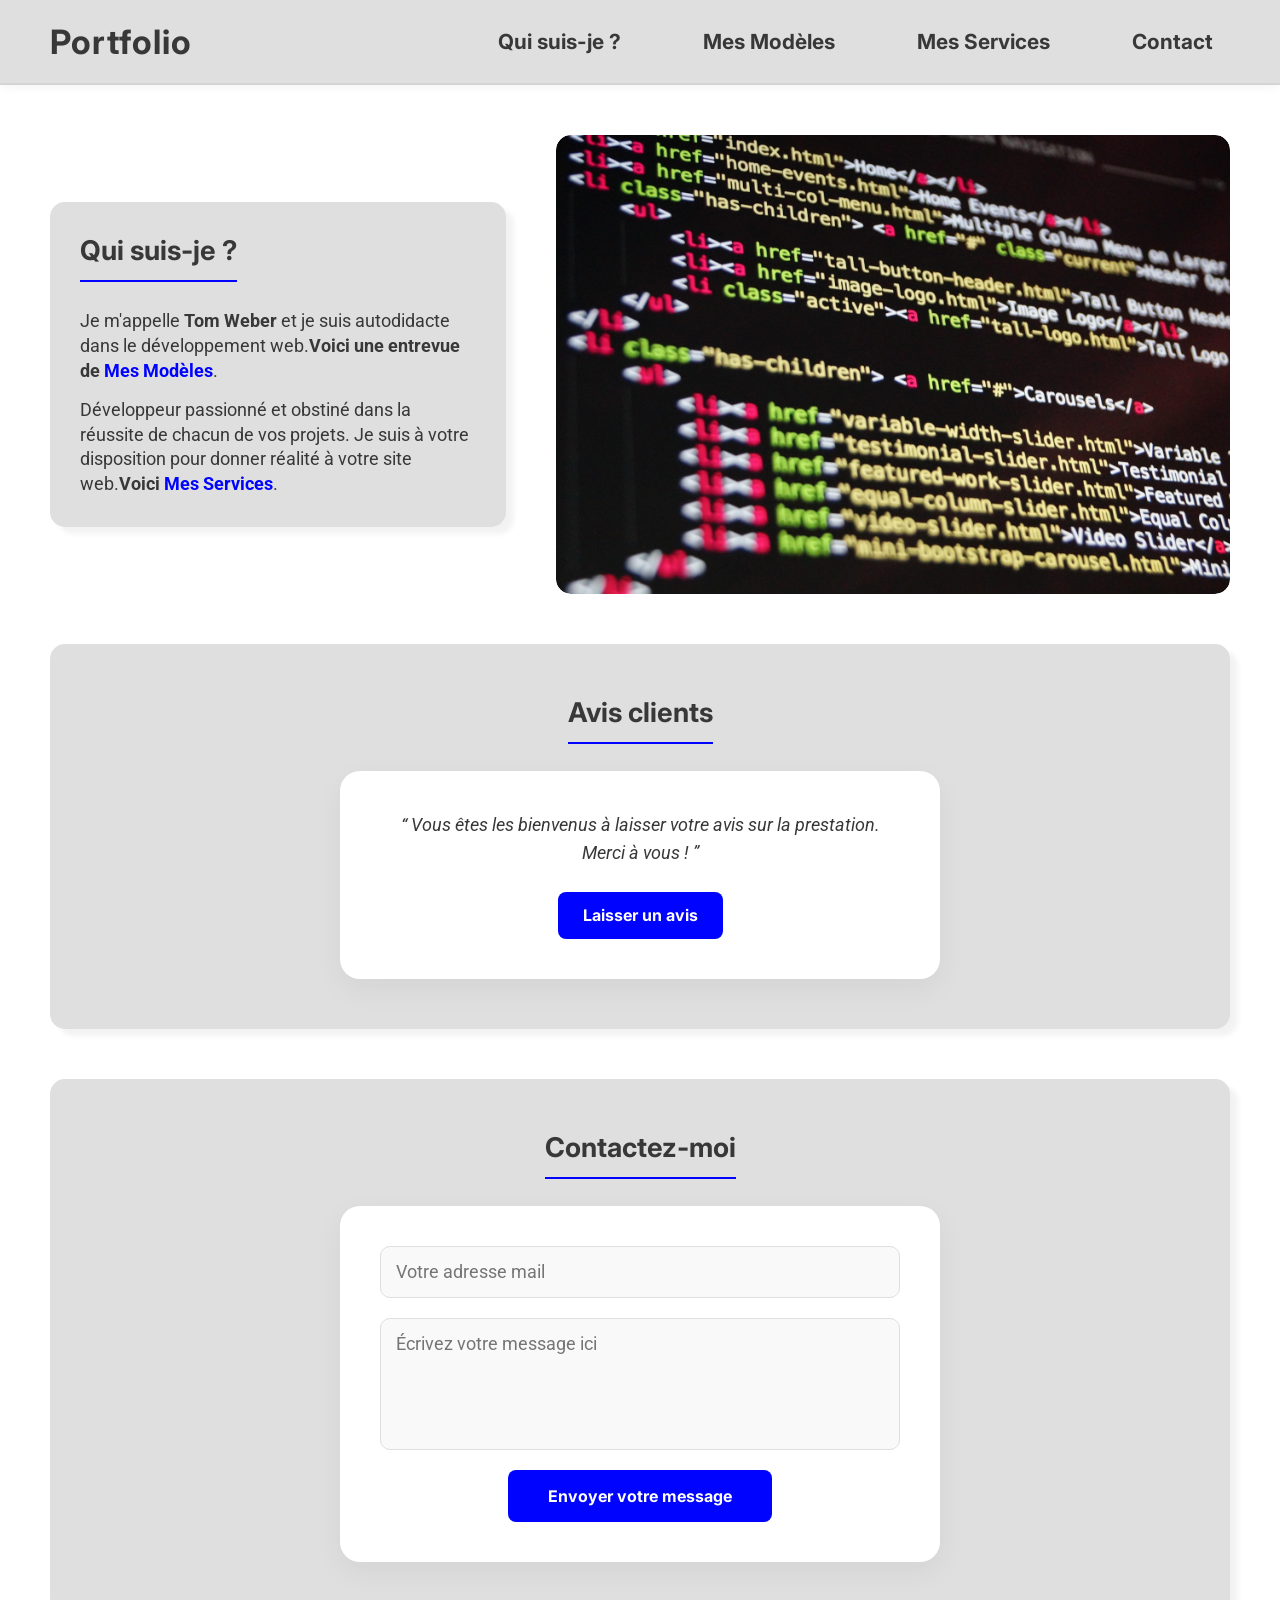
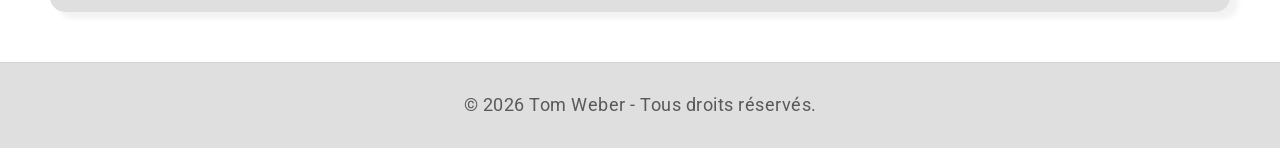
==== index.html @ a7b7eff1 "V1" ====
<!doctype html>
<html lang="fr">
  <head>
    <meta charset="UTF-8" />
    <meta name="viewport" content="width=device-width, initial-scale=1.0" />
    <title>Portfolio | Tom Weber</title>
    <link rel="stylesheet" href="style.css" />
  </head>
  <body>
    <!-- *********************BARRE-DE-NAVIGATION********************* -->
    <nav>
      <h1>Portfolio</h1>
      <ul>
        <li><a href="index.html">Qui suis-je ?</a></li>
        <li><a href="modèles.html">Mes Modèles</a></li>
        <li><a href="services.html">Mes Services</a></li>
        <li><a href="contact.html">Contact</a></li>
      </ul>
    </nav>
    <!-- *********************CONTENU-PRINCIPALE********************* -->
    <main class="hero-section">
      <section class="header-left">
        <h2>Qui suis-je ?</h2>
        <p class="jump-line">
          Je m'appelle <strong>Tom Weber</strong> et je suis autodidacte dans le
          développement web.<strong>Voici une entrevue de</strong>
          <button>Mes Modèles</button>.
        </p>
        <p>
          Développeur passionné et obstiné dans la réussite de chacun de vos
          projets. Je suis à votre disposition pour donner réalité à votre site
          web.<strong>Voici</strong> <button>Mes Services</button>.
        </p>
      </section>
      <div class="header-right">
        <div class="slider-container">
          <div class="slider-track">
            <img src="./img/project.jpg" alt="Projet 1" />
            <img src="./img/helium.png" alt="Projet 2" />
          </div>
        </div>
      </div>
    </main>
    <!-- *********************AVIS-CLIENTS********************* -->
    <footer>
      <section class="reviews">
        <h2>Avis clients</h2>
        <div class="reviews-placeholder">
          <p>
            “ Vous êtes les bienvenus à laisser votre avis sur la prestation.
            Merci à vous ! ”
          </p>
          <a href="#avis" class="btn-review">Laisser un avis</a>
        </div>
      </section>
      <!-- *********************FORMULAIRE-DE-CONTACT********************* -->
      <section id="contact" class="contact-form">
        <h2>Contactez-moi</h2>
        <form>
          <input
            type="email"
            id="email"
            name="email"
            placeholder="Votre adresse mail"
            required
          />
          <textarea
            id="message"
            name="message"
            placeholder="Écrivez votre message ici"
            rows="5"
          ></textarea>
          <a href="#contact" class="btn-contact">Envoyer votre message</a>
        </form>
      </section>
      <!-- *********************CONDITIONS-GENERALES********************* -->
      <div class="footer-bottom">
        <p>&copy; 2026 Tom Weber - Tous droits réservés.</p>
      </div>
    </footer>
  </body>
</html>
---- style.css ----
@import url("https://fonts.googleapis.com/css2?family=Inter:wght@400;700;800&family=Roboto:wght@400;500&display=swap");

:root {
  --light-grey: rgb(212, 212, 212);
  --opaque-white: #dfdfdf;
  --dark-gray: rgb(56, 56, 56);
  --electric-blue: rgb(0, 4, 255);
}
* {
  margin: 0;
  padding: 0;
  list-style-type: none;
  box-sizing: border-box;
}
body {
  font-family: "Inter", system-ui, Arial, sans-serif;
  color: var(--dark-gray);
  line-height: 1.4;
}
h2 {
  font-size: 1.7rem;
}
p {
  font-family: "Roboto", Arial, sans-serif;
  font-size: 1.1rem;
}
input,
textarea,
button,
select {
  font-family: "Roboto", Arial, sans-serif;
  font-size: 1.1rem;
}

/* *********************BARRE-DE-NAVIGATION********************* */
nav {
  border-bottom: 2px solid var(--light-grey);
  box-shadow: 0 2px 10px rgba(0, 0, 0, 0.05);
  background: var(--opaque-white);
  display: flex;
  align-items: center;
  justify-content: space-between;
  padding: 18px 50px;
  position: sticky;
  top: 0;
  z-index: 1000;
}

nav h1 {
  font-size: 2.1rem;
  color: var(--dark-gray);
  letter-spacing: 1px;
}

ul {
  display: flex;
  align-items: center;
  gap: 3rem;
}

li a {
  text-decoration: none;
  font-weight: bold;
  color: var(--dark-gray);
  padding: 8px 15px;
  font-size: 1.3rem;
  border-radius: 15px;
  border: 2px solid transparent;
  transition: all 0.3s ease;
}

li a:hover,
li a:focus-visible {
  color: var(--electric-blue);
  background: rgba(0, 4, 255, 0.05);
  border-color: var(--electric-blue);
  outline: none;
}

/*<!-- *********************CONTENU-PRINCIPALE********************* --> */
.hero-section {
  display: flex;
  align-items: center;
  gap: 50px;
  padding: 50px;
}

.header-left {
  flex: 1;
  background: var(--opaque-white);
  padding: 30px;
  border-radius: 15px;
  box-shadow: 8px 7px 5px rgba(0, 0, 0, 0.05);
}
.header-left h2 {
  color: var(--dark-gray);
  border-bottom: 2px solid var(--electric-blue);
  padding-bottom: 10px;
  margin-bottom: 27px;
  display: inline-block;
}

.jump-line {
  padding-bottom: 15px;
}

.header-left p a,
.header-left p button {
  background: none;
  border: none;
  border-bottom: 2px solid transparent;
  transition: 0.3s;
  color: var(--electric-blue);
  font-weight: bold;
  cursor: pointer;
  padding: 0;
}

.header-left p button:hover {
  border-bottom: 2px solid var(--electric-blue);
}

.header-right {
  flex: 1.7;
}

.slider-container {
  width: 100%;
  overflow: hidden;
  border-radius: 15px;
}

.slider-track {
  display: flex;
  animation: scroll 10s linear infinite;
}

.slider-track img {
  width: 100%;
  border-radius: 15px;
  object-fit: cover;
  flex-shrink: 0;
}

@keyframes scroll {
  0% {
    transform: translateX(0);
  }
  70% {
    transform: translateX(-100%);
  }
}

.slider-track:hover {
  animation-play-state: paused;
}

/* <!-- *********************AVIS-CLIENTS********************* --> */
.reviews {
  padding: 50px 50px;
  margin: 50px;
  margin-top: 0px;
  background: var(--opaque-white);
  text-align: center;
  border-radius: 15px;
  box-shadow: 8px 7px 5px rgba(0, 0, 0, 0.05);
}

.reviews h2 {
  color: var(--dark-gray);
  border-bottom: 2px solid var(--electric-blue);
  padding-bottom: 10px;
  margin-bottom: 27px;
  display: inline-block;
}

.reviews-placeholder {
  max-width: 600px;
  margin: 0 auto;
  background: white;
  padding: 40px;
  border-radius: 20px;
  box-shadow: 0 10px 30px rgba(0, 0, 0, 0.05);
}

.reviews-placeholder p {
  font-style: italic;
  color: var(--dark-gray);
  line-height: 1.6;
  margin-bottom: 25px;
}

.btn-review {
  display: inline-block;
  text-decoration: none;
  background: var(--electric-blue);
  color: white;
  padding: 12px 25px;
  border-radius: 8px;
  font-weight: bold;
  transition: 0.3s;
}

.btn-review:hover {
  transform: translateY(-3px);
  box-shadow: 0 5px 15px rgba(0, 4, 255, 0.3);
}

/* <!-- *********************FORMULAIRE-DE-CONTACT********************* --> */
.contact-form {
  padding: 50px 50px;
  margin: 50px;
  background: var(--opaque-white);
  text-align: center;
  border-radius: 15px;
  box-shadow: 8px 7px 5px rgba(0, 0, 0, 0.05);
}

.contact-form h2 {
  color: var(--dark-gray);
  border-bottom: 2px solid var(--electric-blue);
  padding-bottom: 10px;
  margin-bottom: 27px;
  display: inline-block;
}

.contact-form form {
  max-width: 600px;
  margin: 0 auto;
  background: white;
  padding: 40px;
  border-radius: 20px;
  box-shadow: 0 10px 30px rgba(0, 0, 0, 0.05);
  display: flex;
  flex-direction: column;
  gap: 20px;
}

.contact-form input,
.contact-form textarea {
  width: 100%;
  padding: 15px;
  border: 1px solid var(--opaque-white);
  border-radius: 10px;
  background: #f9f9f9;
  transition: 0.3s;
  resize: none;
  transition: all 0.3s ease-in-out;
  transform: scale(1);
}

.contact-form input:focus,
.contact-form textarea:focus {
  outline: none;
  border-color: var(--electric-blue);
  background: white;
  box-shadow: 0 0 8px rgba(0, 4, 255, 0.1);
}

.btn-contact {
  text-decoration: none;
  align-self: center;
  background: var(--electric-blue);
  color: white;
  padding: 15px 40px;
  border: none;
  border-radius: 8px;
  font-weight: bold;
  cursor: pointer;
  transition: 0.3s;
}

.btn-contact:hover {
  transform: translateY(-3px);
  box-shadow: 0 5px 15px rgba(0, 4, 255, 0.3);
  filter: brightness(1.1);
}

.btn-contact:active {
  transform: translateY(0);
  filter: brightness(0.9);
}

/* <!-- *********************CONDITIONS-GENERALES********************* --> */
.footer-bottom {
  padding: 30px 50px;
  background: var(--opaque-white);
  text-align: center;
  border-top: 1px solid var(--light-grey);
}

.footer-bottom p {
  color: var(--dark-gray);
  letter-spacing: 0.5px;
  opacity: 0.8;
}

/* <!-- *********************RESPONSIVE-DESIGN-PHONE********************* --> */
@media screen and (max-width: 592px) {
  .reviews,
  .contact-form {
    margin: 20px 30px;
    padding: 20px;
  }

  /* --- NAVIGATION --- */
  nav {
    display: block;
    text-align: center;
    padding: 15px;
  }
  ul {
    display: block;
    margin-top: 10px;
  }
  li {
    display: inline-block;
    margin: 5px;
  }
  li a {
    display: inline-block;
    font-size: 1rem;
    padding: 8px 12px;
  }

  /* --- HERO SECTION --- */
  .hero-section {
    margin: 20px 10px;
    margin-bottom: 0px;
    padding: 20px;
    padding-bottom: 0px;
    display: block;
  }

  .header-left,
  .header-right {
    display: block;
    width: 100%;
    margin-bottom: 20px;
  }

  .header-left h2 {
    display: block;
    margin-left: auto;
    margin-right: auto;
    width: fit-content;
  }

  .header-left p {
    text-align: left;
  }

  /* --- CARTES (AVIS & CONTACT) --- */
  .reviews-placeholder {
    display: inline-block;
    width: 100%;
    max-width: none;
  }
  .contact-form form {
    display: flex;
    width: 100%;
    max-width: none;
  }

  /* --- AJUSTEMENT TEXTES --- */
  nav h1 {
    font-size: 1.6rem;
  }
  h2 {
    font-size: 1.3rem;
    text-align: center;
  }
  p,
  input,
  textarea,
  button {
    font-size: 1rem;
  }
}
/* <!-- *********************RESPONSIVE-DESIGN-TABLET********************* --> */
@media screen and (min-width: 593px) and (max-width: 937px) {
  .reviews,
  .contact-form {
    margin: 20px 30px;
    padding: 20px;
  }

  /* --- NAVIGATION --- */
  nav {
    display: block;
    text-align: center;
    padding: 15px;
  }
  ul {
    display: block;
    margin-top: 10px;
  }
  li {
    display: inline-block;
    margin: 5px;
  }
  li a {
    display: inline-block;
    font-size: 1.2rem;
    padding: 8px 12px;
  }

  /* --- HERO SECTION --- */
  .hero-section {
    margin: 20px 10px;
    margin-bottom: 0px;
    padding: 20px;
    padding-bottom: 0px;
    display: block;
  }

  .header-left,
  .header-right {
    display: block;
    width: 100%;
    margin-bottom: 20px;
  }

  .header-left h2 {
    display: block;
    margin-left: auto;
    margin-right: auto;
    width: fit-content;
  }

  .header-left p {
    text-align: left;
  }

  /* --- CARTES (AVIS & CONTACT) --- */
  .reviews-placeholder {
    display: inline-block;
    width: 100%;
    max-width: none;
  }
  .contact-form form {
    display: flex;
    width: 100%;
    max-width: none;
  }

  /* --- AJUSTEMENT TEXTES --- */
  nav h1 {
    font-size: 1.9rem;
  }
  h2 {
    font-size: 1.4rem;
    text-align: center;
  }
  p,
  input,
  textarea,
  button {
    font-size: 1rem;
  }
}
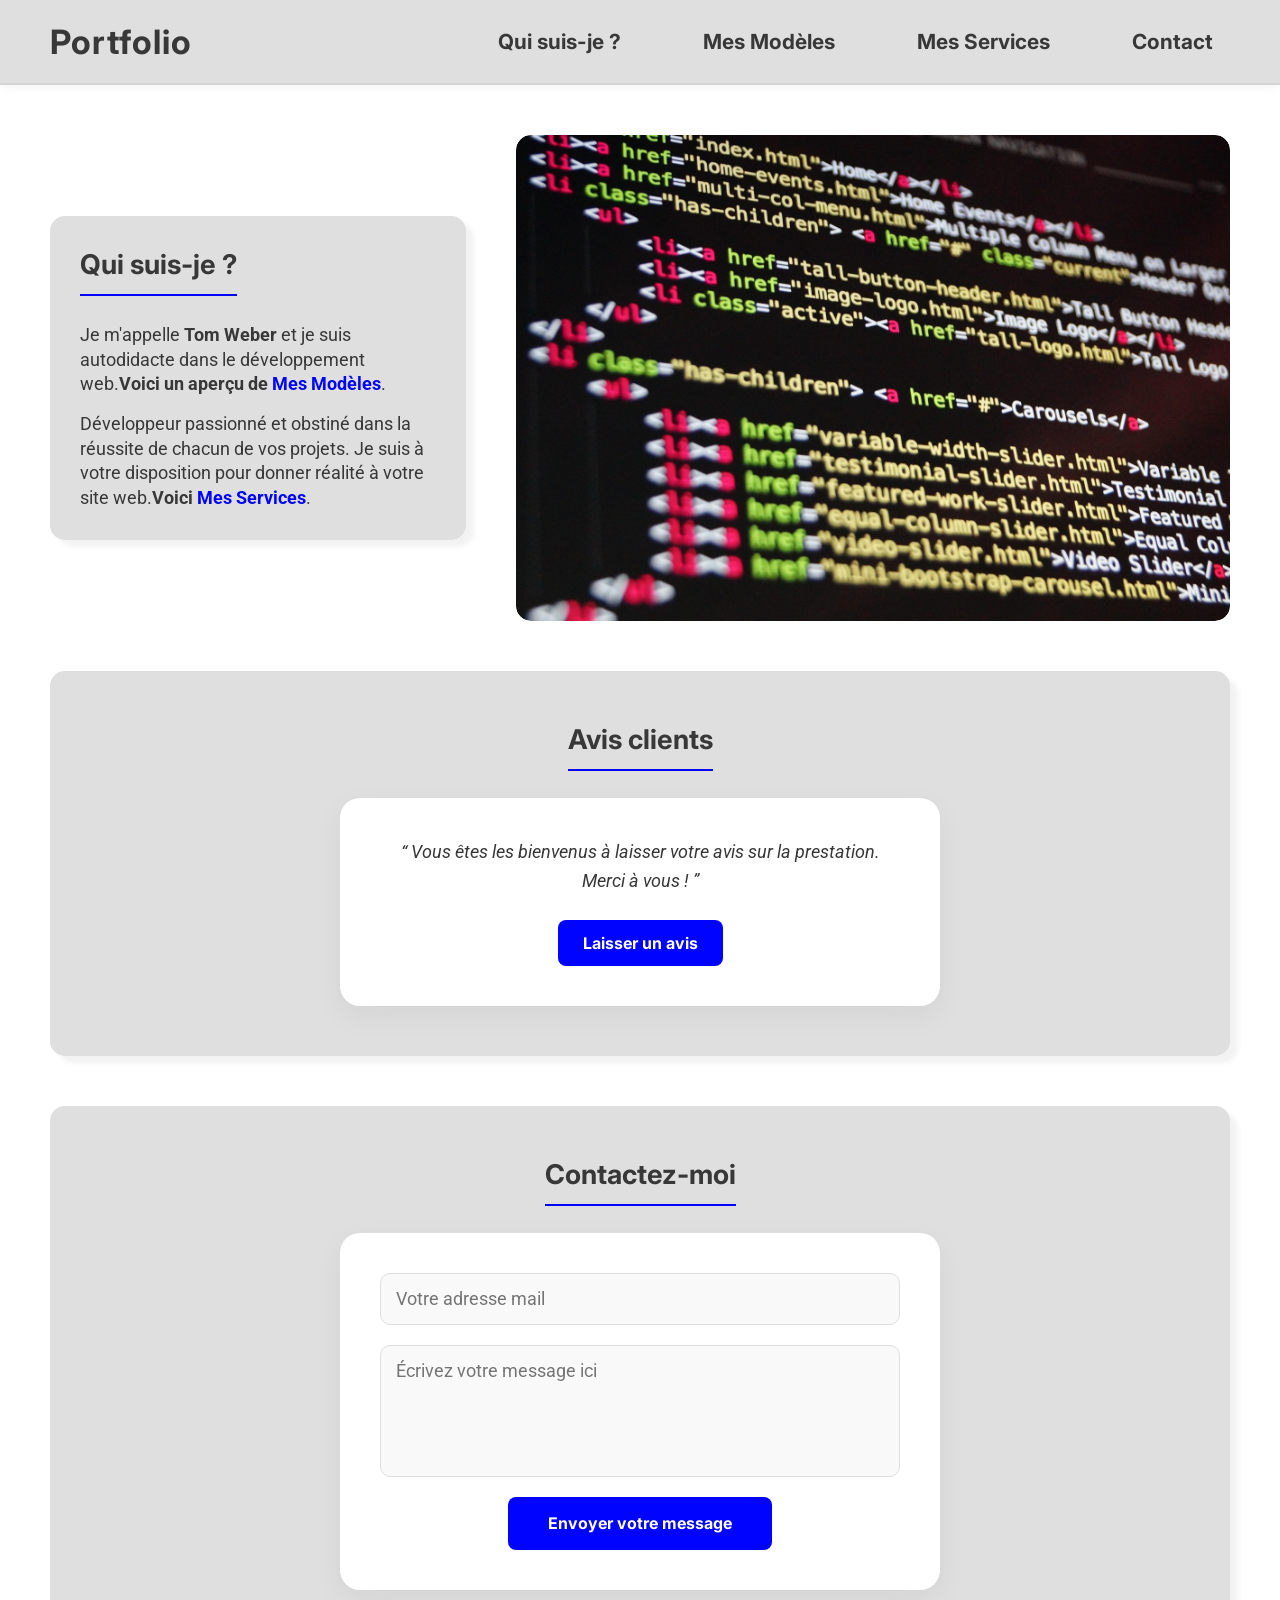
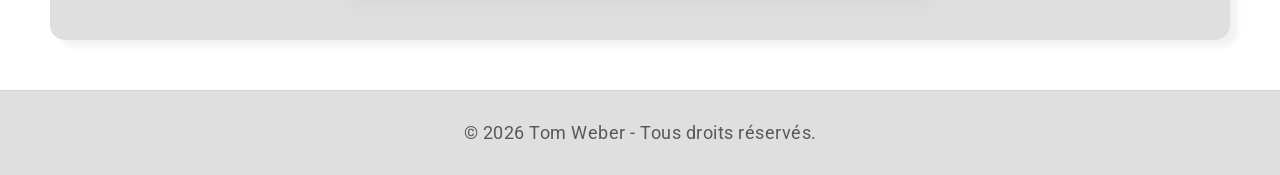
==== commit 010eb62a: "V2" ====
--- a/index.html
+++ b/index.html
@@ -23,7 +23,7 @@
         <h2>Qui suis-je ?</h2>
         <p class="jump-line">
           Je m'appelle <strong>Tom Weber</strong> et je suis autodidacte dans le
-          développement web.<strong>Voici une entrevue de</strong>
+          développement web.<strong>Voici un aperçu de</strong>
           <button>Mes Modèles</button>.
         </p>
         <p>
--- a/style.css
+++ b/style.css
@@ -86,7 +86,7 @@
 }
 
 .header-left {
-  flex: 1;
+  width: 40%;
   background: var(--opaque-white);
   padding: 30px;
   border-radius: 15px;
@@ -121,7 +121,7 @@
 }
 
 .header-right {
-  flex: 1.7;
+  width: 70%;
 }
 
 .slider-container {
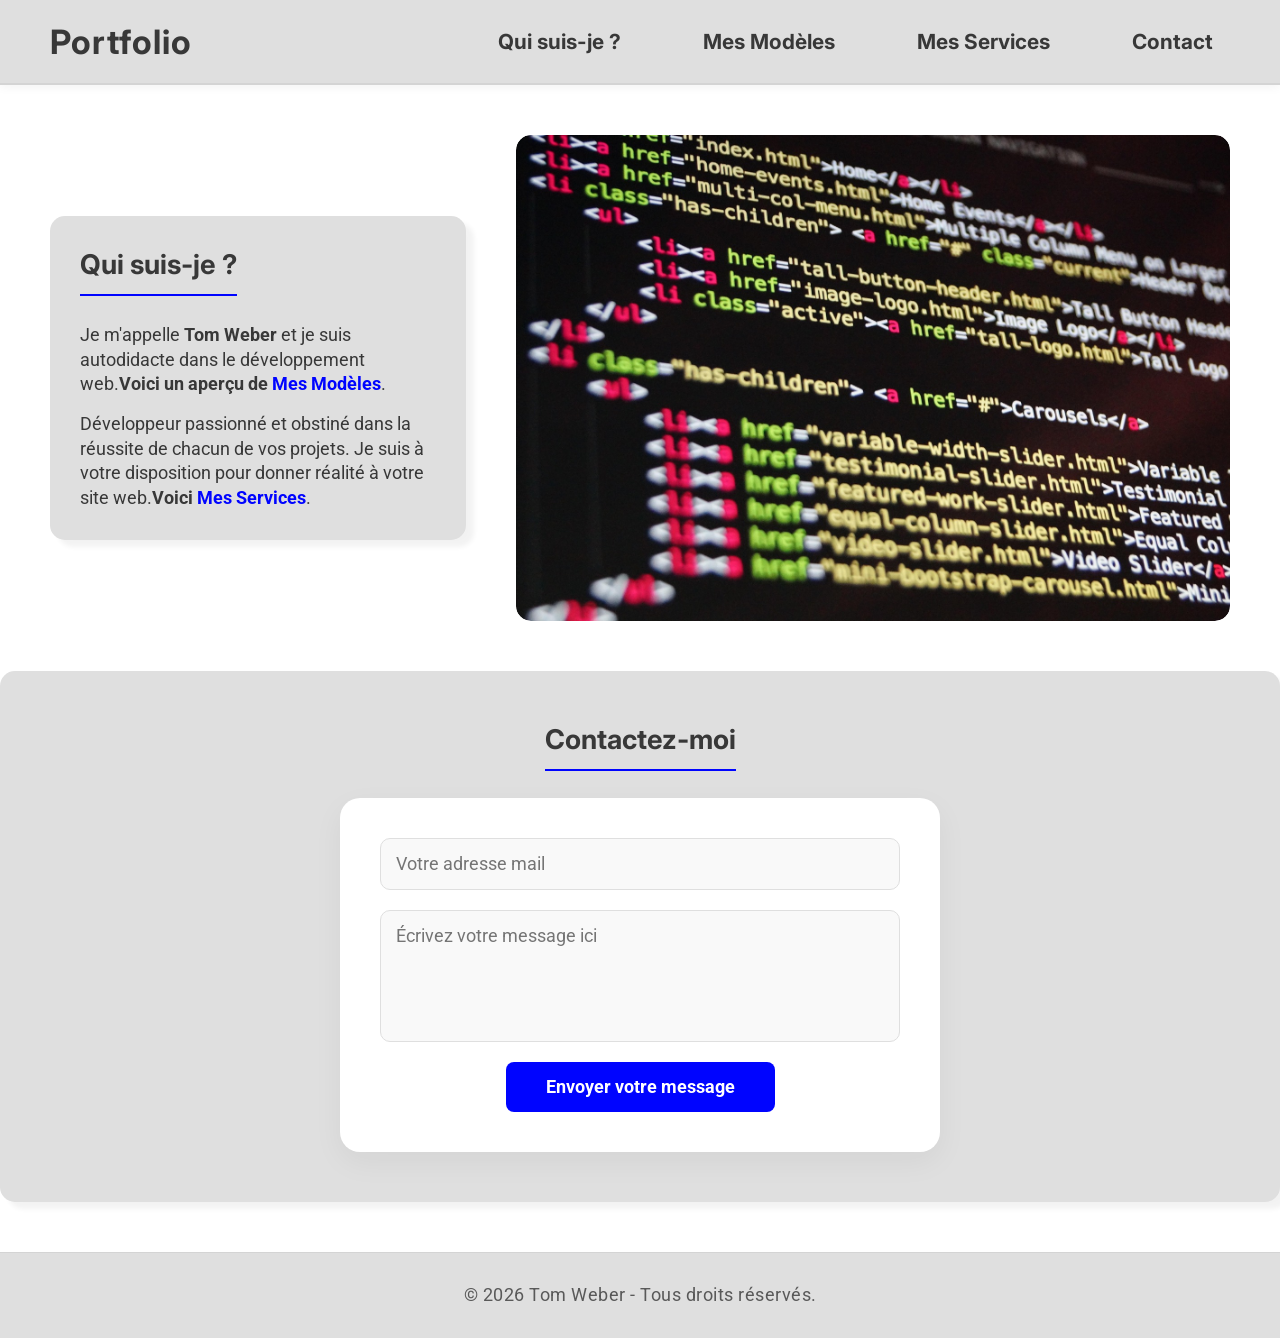
==== commit 2fcf3a08: "V3" ====
--- a/index.html
+++ b/index.html
@@ -4,7 +4,8 @@
     <meta charset="UTF-8" />
     <meta name="viewport" content="width=device-width, initial-scale=1.0" />
     <title>Portfolio | Tom Weber</title>
-    <link rel="stylesheet" href="style.css" />
+    <link rel="stylesheet" href="bases.css" />
+    <link rel="stylesheet" href="index.css" />
   </head>
   <body>
     <!-- *********************BARRE-DE-NAVIGATION********************* -->
@@ -42,7 +43,7 @@
       </div>
     </main>
     <!-- *********************AVIS-CLIENTS********************* -->
-    <footer>
+    <!-- <footer>
       <section class="reviews">
         <h2>Avis clients</h2>
         <div class="reviews-placeholder">
@@ -50,13 +51,16 @@
             “ Vous êtes les bienvenus à laisser votre avis sur la prestation.
             Merci à vous ! ”
           </p>
-          <a href="#avis" class="btn-review">Laisser un avis</a>
+          <button class="btn-review">Laisser un avis</button>
         </div>
-      </section>
+      </section> -->
       <!-- *********************FORMULAIRE-DE-CONTACT********************* -->
       <section id="contact" class="contact-form">
         <h2>Contactez-moi</h2>
-        <form>
+        <form
+          action="https://formspree.io/f/xreoeryg"
+          method="POST"
+          >
           <input
             type="email"
             id="email"
@@ -70,7 +74,7 @@
             placeholder="Écrivez votre message ici"
             rows="5"
           ></textarea>
-          <a href="#contact" class="btn-contact">Envoyer votre message</a>
+          <button class="btn-contact">Envoyer votre message</button>
         </form>
       </section>
       <!-- *********************CONDITIONS-GENERALES********************* -->
--- a/bases.css
+++ b/bases.css
@@ -0,0 +1,92 @@
+@import url("https://fonts.googleapis.com/css2?family=Inter:wght@400;700;800&family=Roboto:wght@400;500&display=swap");
+
+:root {
+  --light-grey: rgb(212, 212, 212);
+  --opaque-white: #dfdfdf;
+  --dark-gray: rgb(56, 56, 56);
+  --electric-blue: rgb(0, 4, 255);
+}
+* {
+  margin: 0;
+  padding: 0;
+  list-style-type: none;
+  box-sizing: border-box;
+}
+body {
+  font-family: "Inter", system-ui, Arial, sans-serif;
+  color: var(--dark-gray);
+  line-height: 1.4;
+}
+h2 {
+  font-size: 1.7rem;
+}
+p {
+  font-family: "Roboto", Arial, sans-serif;
+  font-size: 1.1rem;
+}
+input,
+textarea,
+button,
+select {
+  font-family: "Roboto", Arial, sans-serif;
+  font-size: 1.1rem;
+}
+
+/* *********************BARRE-DE-NAVIGATION********************* */
+nav {
+  border-bottom: 2px solid var(--light-grey);
+  box-shadow: 0 2px 10px rgba(0, 0, 0, 0.05);
+  background: var(--opaque-white);
+  display: flex;
+  align-items: center;
+  justify-content: space-between;
+  padding: 18px 50px;
+  position: sticky;
+  top: 0;
+  z-index: 1000;
+}
+
+nav h1 {
+  font-size: 2.1rem;
+  color: var(--dark-gray);
+  letter-spacing: 1px;
+}
+
+ul {
+  display: flex;
+  align-items: center;
+  gap: 3rem;
+}
+
+li a {
+  text-decoration: none;
+  font-weight: bold;
+  color: var(--dark-gray);
+  padding: 8px 15px;
+  font-size: 1.3rem;
+  border-radius: 15px;
+  border: 2px solid transparent;
+  transition: all 0.3s ease;
+}
+
+li a:hover,
+li a:focus-visible {
+  color: var(--electric-blue);
+  background: rgba(0, 4, 255, 0.05);
+  border-color: var(--electric-blue);
+  outline: none;
+}
+
+/* <!-- *********************CONDITIONS-GENERALES********************* --> */
+.footer-bottom {
+  padding: 30px 50px;
+  background: var(--opaque-white);
+  text-align: center;
+  border-top: 1px solid var(--light-grey);
+}
+
+.footer-bottom p {
+  color: var(--dark-gray);
+  letter-spacing: 0.5px;
+  opacity: 0.8;
+}
--- a/index.css
+++ b/index.css
@@ -0,0 +1,421 @@
+/* *********************BARRE-DE-NAVIGATION********************* */
+nav {
+  border-bottom: 2px solid var(--light-grey);
+  box-shadow: 0 2px 10px rgba(0, 0, 0, 0.05);
+  background: var(--opaque-white);
+  display: flex;
+  align-items: center;
+  justify-content: space-between;
+  padding: 18px 50px;
+  position: sticky;
+  top: 0;
+  z-index: 1000;
+}
+
+nav h1 {
+  font-size: 2.1rem;
+  color: var(--dark-gray);
+  letter-spacing: 1px;
+}
+
+ul {
+  display: flex;
+  align-items: center;
+  gap: 3rem;
+}
+
+li a {
+  text-decoration: none;
+  font-weight: bold;
+  color: var(--dark-gray);
+  padding: 8px 15px;
+  font-size: 1.3rem;
+  border-radius: 15px;
+  border: 2px solid transparent;
+  transition: all 0.3s ease;
+}
+
+li a:hover,
+li a:focus-visible {
+  color: var(--electric-blue);
+  background: rgba(0, 4, 255, 0.05);
+  border-color: var(--electric-blue);
+  outline: none;
+}
+
+/*<!-- *********************CONTENU-PRINCIPALE********************* --> */
+.hero-section {
+  display: flex;
+  align-items: center;
+  gap: 50px;
+  padding: 50px;
+}
+
+.header-left {
+  width: 40%;
+  background: var(--opaque-white);
+  padding: 30px;
+  border-radius: 15px;
+  box-shadow: 8px 7px 5px rgba(0, 0, 0, 0.05);
+}
+.header-left h2 {
+  color: var(--dark-gray);
+  border-bottom: 2px solid var(--electric-blue);
+  padding-bottom: 10px;
+  margin-bottom: 27px;
+  display: inline-block;
+}
+
+.jump-line {
+  padding-bottom: 15px;
+}
+
+.header-left p a,
+.header-left p button {
+  background: none;
+  border: none;
+  border-bottom: 2px solid transparent;
+  transition: 0.3s;
+  color: var(--electric-blue);
+  font-weight: bold;
+  cursor: pointer;
+  padding: 0;
+}
+
+.header-left p button:hover {
+  border-bottom: 2px solid var(--electric-blue);
+}
+
+.header-right {
+  width: 70%;
+}
+
+.slider-container {
+  width: 100%;
+  overflow: hidden;
+  border-radius: 15px;
+}
+
+.slider-track {
+  display: flex;
+  animation: scroll 10s linear infinite;
+}
+
+.slider-track img {
+  width: 100%;
+  border-radius: 15px;
+  object-fit: cover;
+  flex-shrink: 0;
+}
+
+@keyframes scroll {
+  0% {
+    transform: translateX(0);
+  }
+  70% {
+    transform: translateX(-100%);
+  }
+}
+
+.slider-track:hover {
+  animation-play-state: paused;
+}
+
+/* <!-- *********************AVIS-CLIENTS********************* --> */
+/* .reviews {
+  padding: 50px 50px;
+  margin: 50px;
+  margin-top: 0px;
+  background: var(--opaque-white);
+  text-align: center;
+  border-radius: 15px;
+  box-shadow: 8px 7px 5px rgba(0, 0, 0, 0.05);
+}
+
+.reviews h2 {
+  color: var(--dark-gray);
+  border-bottom: 2px solid var(--electric-blue);
+  padding-bottom: 10px;
+  margin-bottom: 27px;
+  display: inline-block;
+}
+
+.reviews-placeholder {
+  max-width: 600px;
+  margin: 0 auto;
+  background: white;
+  padding: 40px;
+  border-radius: 20px;
+  box-shadow: 0 10px 30px rgba(0, 0, 0, 0.05);
+}
+
+.reviews-placeholder p {
+  font-style: italic;
+  color: var(--dark-gray);
+  line-height: 1.6;
+  margin-bottom: 25px;
+}
+
+.btn-review {
+  text-decoration: none;
+  align-self: center;
+  background: var(--electric-blue);
+  color: white;
+  padding: 15px 40px;
+  border: none;
+  border-radius: 8px;
+  font-weight: bold;
+  cursor: pointer;
+  transition: 0.3s;
+}
+
+.btn-review:hover {
+  transform: translateY(-3px);
+  box-shadow: 0 5px 15px rgba(0, 4, 255, 0.3);
+  filter: brightness(1.1);
+}
+
+.btn-review:active {
+  transform: translateY(0);
+  filter: brightness(0.9);
+} */
+
+/* <!-- *********************FORMULAIRE-DE-CONTACT********************* --> */
+.contact-form {
+  margin-bottom: 50px;
+  padding: 50px 50px;
+  background: var(--opaque-white);
+  text-align: center;
+  border-radius: 15px;
+  box-shadow: 8px 7px 5px rgba(0, 0, 0, 0.05);
+}
+
+.contact-form h2 {
+  color: var(--dark-gray);
+  border-bottom: 2px solid var(--electric-blue);
+  padding-bottom: 10px;
+  margin-bottom: 27px;
+  display: inline-block;
+}
+
+.contact-form form {
+  max-width: 600px;
+  margin: 0 auto;
+  background: white;
+  padding: 40px;
+  border-radius: 20px;
+  box-shadow: 0 10px 30px rgba(0, 0, 0, 0.05);
+  display: flex;
+  flex-direction: column;
+  gap: 20px;
+}
+
+.contact-form input,
+.contact-form textarea {
+  width: 100%;
+  padding: 15px;
+  border: 1px solid var(--opaque-white);
+  border-radius: 10px;
+  background: #f9f9f9;
+  transition: 0.3s;
+  resize: none;
+  transition: all 0.3s ease-in-out;
+  transform: scale(1);
+}
+
+.contact-form input:focus,
+.contact-form textarea:focus {
+  outline: none;
+  border-color: var(--electric-blue);
+  background: white;
+  box-shadow: 0 0 8px rgba(0, 4, 255, 0.1);
+}
+
+.btn-contact {
+  text-decoration: none;
+  align-self: center;
+  background: var(--electric-blue);
+  color: white;
+  padding: 15px 40px;
+  border: none;
+  border-radius: 8px;
+  font-weight: bold;
+  cursor: pointer;
+  transition: 0.3s;
+}
+
+.btn-contact:hover {
+  transform: translateY(-3px);
+  box-shadow: 0 5px 15px rgba(0, 4, 255, 0.3);
+  filter: brightness(1.1);
+}
+
+.btn-contact:active {
+  transform: translateY(0);
+  filter: brightness(0.9);
+}
+
+/* <!-- *********************RESPONSIVE-DESIGN-PHONE********************* --> */
+@media screen and (max-width: 592px) {
+  .reviews,
+  .contact-form {
+    margin: 20px 30px;
+    padding: 20px;
+  }
+
+  /* --- NAVIGATION --- */
+  nav {
+    display: block;
+    text-align: center;
+    padding: 15px;
+  }
+  ul {
+    display: block;
+    margin-top: 10px;
+  }
+  li {
+    display: inline-block;
+    margin: 5px;
+  }
+  li a {
+    display: inline-block;
+    font-size: 1rem;
+    padding: 8px 12px;
+  }
+
+  /* --- HERO SECTION --- */
+  .hero-section {
+    margin: 20px 10px;
+    margin-bottom: 0px;
+    padding: 20px;
+    padding-bottom: 0px;
+    display: block;
+  }
+
+  .header-left,
+  .header-right {
+    display: block;
+    width: 100%;
+    margin-bottom: 20px;
+  }
+
+  .header-left h2 {
+    display: block;
+    margin-left: auto;
+    margin-right: auto;
+    width: fit-content;
+  }
+
+  .header-left p {
+    text-align: left;
+  }
+
+  /* --- CARTES (AVIS & CONTACT) --- */
+  .reviews-placeholder {
+    display: inline-block;
+    width: 100%;
+    max-width: none;
+  }
+  .contact-form form {
+    display: flex;
+    width: 100%;
+    max-width: none;
+  }
+
+  /* --- AJUSTEMENT TEXTES --- */
+  nav h1 {
+    font-size: 1.6rem;
+  }
+  h2 {
+    font-size: 1.3rem;
+    text-align: center;
+  }
+  p,
+  input,
+  textarea,
+  button {
+    font-size: 1rem;
+  }
+}
+/* <!-- *********************RESPONSIVE-DESIGN-TABLET********************* --> */
+@media screen and (min-width: 593px) and (max-width: 937px) {
+  .reviews,
+  .contact-form {
+    margin: 20px 30px;
+    padding: 20px;
+  }
+
+  /* --- NAVIGATION --- */
+  nav {
+    display: block;
+    text-align: center;
+    padding: 15px;
+  }
+  ul {
+    display: block;
+    margin-top: 10px;
+  }
+  li {
+    display: inline-block;
+    margin: 5px;
+  }
+  li a {
+    display: inline-block;
+    font-size: 1.2rem;
+    padding: 8px 12px;
+  }
+
+  /* --- HERO SECTION --- */
+  .hero-section {
+    margin: 20px 10px;
+    margin-bottom: 0px;
+    padding: 20px;
+    padding-bottom: 0px;
+    display: block;
+  }
+
+  .header-left,
+  .header-right {
+    display: block;
+    width: 100%;
+    margin-bottom: 20px;
+  }
+
+  .header-left h2 {
+    display: block;
+    margin-left: auto;
+    margin-right: auto;
+    width: fit-content;
+  }
+
+  .header-left p {
+    text-align: left;
+  }
+
+  /* --- CARTES (AVIS & CONTACT) --- */
+  .reviews-placeholder {
+    display: inline-block;
+    width: 100%;
+    max-width: none;
+  }
+  .contact-form form {
+    display: flex;
+    width: 100%;
+    max-width: none;
+  }
+
+  /* --- AJUSTEMENT TEXTES --- */
+  nav h1 {
+    font-size: 1.9rem;
+  }
+  h2 {
+    font-size: 1.4rem;
+    text-align: center;
+  }
+  p,
+  input,
+  textarea,
+  button {
+    font-size: 1rem;
+  }
+}
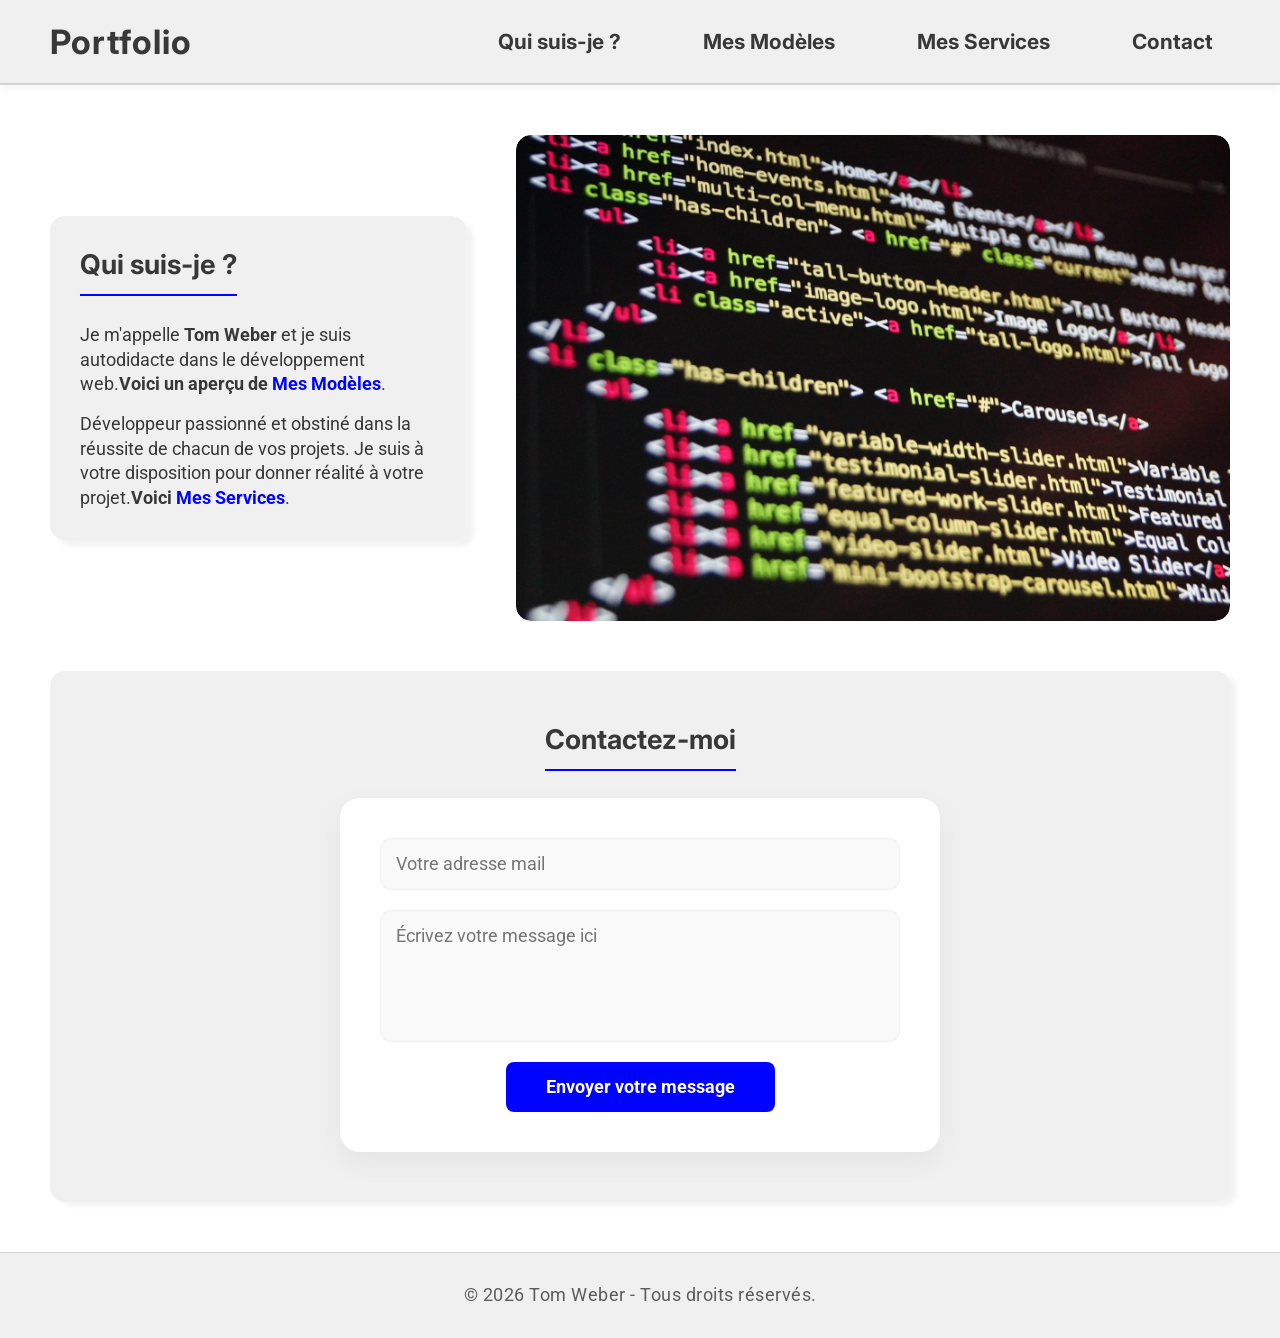
==== commit 0671281c: "V4" ====
--- a/index.html
+++ b/index.html
@@ -4,7 +4,7 @@
     <meta charset="UTF-8" />
     <meta name="viewport" content="width=device-width, initial-scale=1.0" />
     <title>Portfolio | Tom Weber</title>
-    <link rel="stylesheet" href="bases.css" />
+    <link rel="stylesheet" href="commun.css" />
     <link rel="stylesheet" href="index.css" />
   </head>
   <body>
@@ -13,7 +13,7 @@
       <h1>Portfolio</h1>
       <ul>
         <li><a href="index.html">Qui suis-je ?</a></li>
-        <li><a href="modèles.html">Mes Modèles</a></li>
+        <li><a href="./models/models.html">Mes Modèles</a></li>
         <li><a href="services.html">Mes Services</a></li>
         <li><a href="contact.html">Contact</a></li>
       </ul>
@@ -29,8 +29,7 @@
         </p>
         <p>
           Développeur passionné et obstiné dans la réussite de chacun de vos
-          projets. Je suis à votre disposition pour donner réalité à votre site
-          web.<strong>Voici</strong> <button>Mes Services</button>.
+          projets. Je suis à votre disposition pour donner réalité à votre projet.<strong>Voici</strong> <button>Mes Services</button>.
         </p>
       </section>
       <div class="header-right">
@@ -51,7 +50,7 @@
             “ Vous êtes les bienvenus à laisser votre avis sur la prestation.
             Merci à vous ! ”
           </p>
-          <button class="btn-review">Laisser un avis</button>
+          <a class="btn-review">Laisser un avis</a>
         </div>
       </section> -->
       <!-- *********************FORMULAIRE-DE-CONTACT********************* -->
--- a/commun.css
+++ b/commun.css
@@ -0,0 +1,115 @@
+@import url("https://fonts.googleapis.com/css2?family=Inter:wght@400;700;800&family=Roboto:wght@400;500&display=swap");
+
+:root {
+  /* Page de base */
+  --light-grey: rgb(212, 212, 212);
+  --opaque-white: #f0f0f0;
+  --dark-gray: rgb(56, 56, 56);
+  --electric-blue: rgb(0, 4, 255);
+
+  /* Thème Minimaliste */
+  --min-bg: #f4f4f4;
+  --min-btn: rgba(249, 196, 202, 0.575);
+  --min-text: #000000;
+
+  /* Thème Créatif */
+  --crea-bg: linear-gradient(135deg, #2c3e50 0%, #fd746c 100%);
+  --crea-btn: rgba(255, 255, 255, 0.25);
+  --crea-text: #ffffff;
+
+  /* Thème Premium */
+  --prem-text: #1a1a1a;
+  --prem-btn: #c89b3c;
+  --prem-bg: #c0c0c0;
+}
+
+* {
+  margin: 0;
+  padding: 0;
+  list-style-type: none;
+  box-sizing: border-box;
+}
+
+html {
+  height: 100%;
+}
+
+body {
+  height: 100%;
+  font-family: "Inter", system-ui, Arial, sans-serif;
+  color: var(--dark-gray);
+  line-height: 1.4;
+}
+h2 {
+  font-size: 1.7rem;
+}
+p {
+  font-family: "Roboto", Arial, sans-serif;
+  font-size: 1.1rem;
+}
+input,
+textarea,
+button,
+select {
+  font-family: "Roboto", Arial, sans-serif;
+  font-size: 1.1rem;
+}
+
+/* *********************BARRE-DE-NAVIGATION********************* */
+nav {
+  border-bottom: 2px solid var(--light-grey);
+  box-shadow: 0 2px 10px rgba(0, 0, 0, 0.05);
+  background: var(--opaque-white);
+  display: flex;
+  align-items: center;
+  justify-content: space-between;
+  padding: 18px 50px;
+  position: sticky;
+  top: 0;
+  z-index: 1000;
+}
+
+nav h1 {
+  font-size: 2.1rem;
+  color: var(--dark-gray);
+  letter-spacing: 1px;
+}
+
+ul {
+  display: flex;
+  align-items: center;
+  gap: 3rem;
+}
+
+li a {
+  text-decoration: none;
+  font-weight: bold;
+  color: var(--dark-gray);
+  padding: 8px 15px;
+  font-size: 1.3rem;
+  border-radius: 15px;
+  border: 2px solid transparent;
+  transition: all 0.3s ease;
+}
+
+li a:hover,
+li a:focus-visible {
+  color: var(--electric-blue);
+  background: rgba(0, 4, 255, 0.05);
+  border-color: var(--electric-blue);
+  outline: none;
+}
+
+/* <!-- *********************CONDITIONS-GENERALES********************* --> */
+.footer-bottom {
+  padding: 30px 50px;
+  background: var(--opaque-white);
+  text-align: center;
+  border-top: 1px solid var(--light-grey);
+}
+
+.footer-bottom p {
+  color: var(--dark-gray);
+  letter-spacing: 0.5px;
+  opacity: 0.8;
+}
--- a/index.css
+++ b/index.css
@@ -48,7 +48,7 @@
   display: flex;
   align-items: center;
   gap: 50px;
-  padding: 50px;
+  margin: 50px;
 }
 
 .header-left {
@@ -183,11 +183,13 @@
 /* <!-- *********************FORMULAIRE-DE-CONTACT********************* --> */
 .contact-form {
   margin-bottom: 50px;
+  margin-left: 50px;
+  margin-right: 50px;
   padding: 50px 50px;
   background: var(--opaque-white);
   text-align: center;
   border-radius: 15px;
-  box-shadow: 8px 7px 5px rgba(0, 0, 0, 0.05);
+  box-shadow: 7px 4px 5px rgba(0, 0, 0, 0.05);
 }
 
 .contact-form h2 {
@@ -338,7 +340,7 @@
   }
 }
 /* <!-- *********************RESPONSIVE-DESIGN-TABLET********************* --> */
-@media screen and (min-width: 593px) and (max-width: 937px) {
+@media screen and (min-width: 593px) and (max-width: 1040px) {
   .reviews,
   .contact-form {
     margin: 20px 30px;
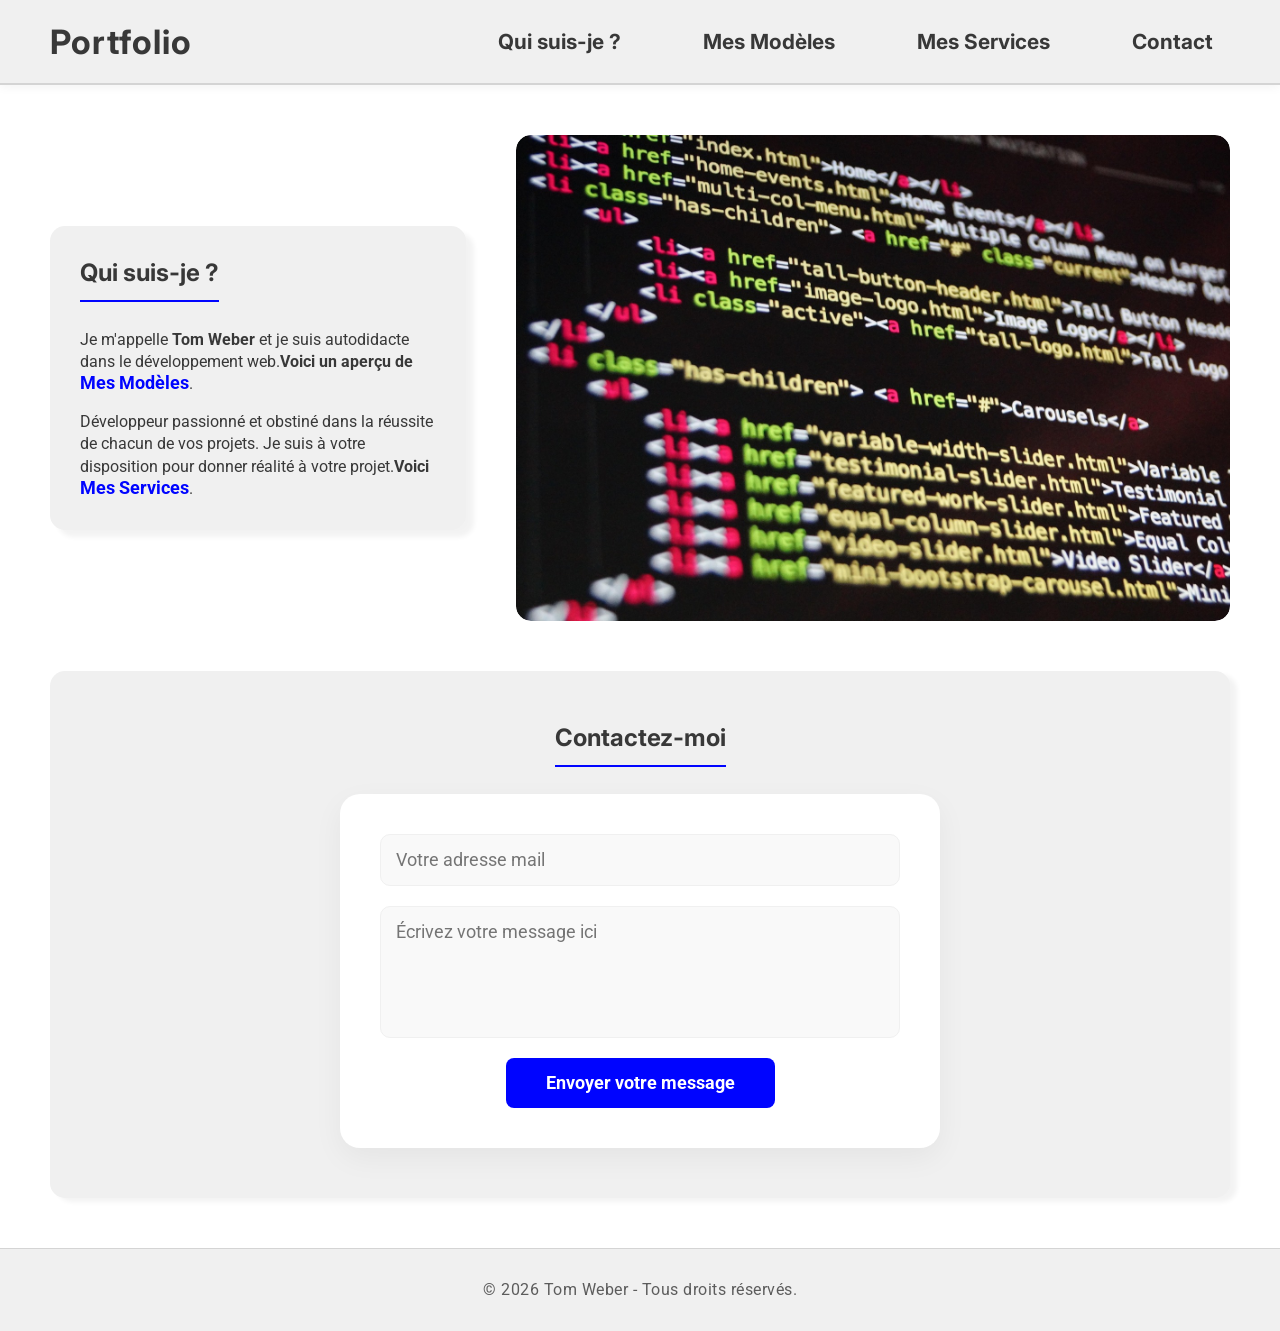
==== commit 30c5e27a: "V6" ====
--- a/index.html
+++ b/index.html
@@ -14,7 +14,7 @@
       <ul>
         <li><a href="index.html">Qui suis-je ?</a></li>
         <li><a href="./models/models.html">Mes Modèles</a></li>
-        <li><a href="services.html">Mes Services</a></li>
+        <li><a href="./services/services.html">Mes Services</a></li>
         <li><a href="contact.html">Contact</a></li>
       </ul>
     </nav>
--- a/commun.css
+++ b/commun.css
@@ -2,10 +2,10 @@
 
 :root {
   /* Page de base */
-  --light-grey: rgb(212, 212, 212);
-  --opaque-white: #f0f0f0;
-  --dark-gray: rgb(56, 56, 56);
-  --electric-blue: rgb(0, 4, 255);
+  --light-grey-card: rgb(212, 212, 212);
+  --opaque-white-bg: #f0f0f0;
+  --dark-gray-text: rgb(56, 56, 56);
+  --electric-blue-btn: rgb(0, 4, 255);
 
   /* Thème Minimaliste */
   --min-bg: #f4f4f4;
@@ -37,15 +37,31 @@
 body {
   height: 100%;
   font-family: "Inter", system-ui, Arial, sans-serif;
-  color: var(--dark-gray);
+  color: var(--dark-gray-text);
   line-height: 1.4;
 }
 h2 {
-  font-size: 1.7rem;
+  font-size: 1.5rem;
+}
+
+h3 {
+  font-size: 1.2rem;
+}
+
+h4 {
+  font-size: 1.2rem;
+}
+
+h5 {
+  font-size: 1.1rem;
+}
+
+h6 {
+  font-size: 1.1rem;
 }
 p {
   font-family: "Roboto", Arial, sans-serif;
-  font-size: 1.1rem;
+  font-size: 1rem;
 }
 input,
 textarea,
@@ -57,9 +73,9 @@
 
 /* *********************BARRE-DE-NAVIGATION********************* */
 nav {
-  border-bottom: 2px solid var(--light-grey);
+  border-bottom: 2px solid var(--light-grey-card);
   box-shadow: 0 2px 10px rgba(0, 0, 0, 0.05);
-  background: var(--opaque-white);
+  background: var(--opaque-white-bg);
   display: flex;
   align-items: center;
   justify-content: space-between;
@@ -71,7 +87,7 @@
 
 nav h1 {
   font-size: 2.1rem;
-  color: var(--dark-gray);
+  color: var(--dark-gray-text);
   letter-spacing: 1px;
 }
 
@@ -84,7 +100,7 @@
 li a {
   text-decoration: none;
   font-weight: bold;
-  color: var(--dark-gray);
+  color: var(--dark-gray-text);
   padding: 8px 15px;
   font-size: 1.3rem;
   border-radius: 15px;
@@ -94,22 +110,129 @@
 
 li a:hover,
 li a:focus-visible {
-  color: var(--electric-blue);
+  color: var(--electric-blue-btn);
   background: rgba(0, 4, 255, 0.05);
-  border-color: var(--electric-blue);
+  border-color: var(--electric-blue-btn);
   outline: none;
 }
 
 /* <!-- *********************CONDITIONS-GENERALES********************* --> */
 .footer-bottom {
   padding: 30px 50px;
-  background: var(--opaque-white);
+  background: var(--opaque-white-bg);
   text-align: center;
-  border-top: 1px solid var(--light-grey);
+  border-top: 1px solid var(--light-grey-card);
 }
 
 .footer-bottom p {
-  color: var(--dark-gray);
+  color: var(--dark-gray-text);
   letter-spacing: 0.5px;
   opacity: 0.8;
 }
+
+/* <!-- *********************RESPONSIVE-DESIGN-PHONE********************* --> */
+@media screen and (max-width: 592px) {
+  /* --- NAVIGATION --- */
+  nav {
+    display: block;
+    text-align: center;
+    padding: 15px;
+  }
+  ul {
+    display: block;
+    margin-top: 10px;
+  }
+  li {
+    display: inline-block;
+    margin: 5px;
+  }
+  li a {
+    display: inline-block;
+    font-size: 1rem;
+    padding: 8px 12px;
+  }
+  /* --- AJUSTEMENT TEXTES --- */
+  nav h1 {
+    font-size: 1.6rem;
+  }
+  h2 {
+    font-size: 1.3rem;
+    text-align: center;
+  }
+
+  h3 {
+    font-size: 1.2rem;
+  }
+
+  h4 {
+    font-size: 1.2rem;
+  }
+
+  h5 {
+    font-size: 1.1rem;
+  }
+
+  h6 {
+    font-size: 1.1rem;
+  }
+  p,
+  input,
+  textarea,
+  button,
+  a {
+    font-size: 1rem;
+  }
+}
+
+/* <!-- *********************RESPONSIVE-DESIGN-TABLET********************* --> */
+@media screen and (min-width: 593px) and (max-width: 1040px) {
+  /* --- NAVIGATION --- */
+  nav {
+    display: block;
+    text-align: center;
+    padding: 15px;
+  }
+  ul {
+    display: block;
+    margin-top: 10px;
+  }
+  li {
+    display: inline-block;
+    margin: 5px;
+  }
+  li a {
+    display: inline-block;
+    font-size: 1.2rem;
+    padding: 8px 12px;
+  }
+  nav h1 {
+    font-size: 1.9rem;
+  }
+  h2 {
+    font-size: 1.4rem;
+    text-align: center;
+  }
+
+  h3 {
+    font-size: 1.2rem;
+  }
+
+  h4 {
+    font-size: 1.2rem;
+  }
+
+  h5 {
+    font-size: 1.1rem;
+  }
+
+  h6 {
+    font-size: 1.1rem;
+  }
+  p,
+  input,
+  textarea,
+  button,
+  a {
+    font-size: 1rem;
+  }
+}
--- a/index.css
+++ b/index.css
@@ -1,8 +1,8 @@
 /* *********************BARRE-DE-NAVIGATION********************* */
 nav {
-  border-bottom: 2px solid var(--light-grey);
+  border-bottom: 2px solid var(--light-grey-card);
   box-shadow: 0 2px 10px rgba(0, 0, 0, 0.05);
-  background: var(--opaque-white);
+  background: var(--opaque-white-bg);
   display: flex;
   align-items: center;
   justify-content: space-between;
@@ -14,7 +14,7 @@
 
 nav h1 {
   font-size: 2.1rem;
-  color: var(--dark-gray);
+  color: var(--dark-gray-text);
   letter-spacing: 1px;
 }
 
@@ -27,7 +27,7 @@
 li a {
   text-decoration: none;
   font-weight: bold;
-  color: var(--dark-gray);
+  color: var(--dark-gray-text);
   padding: 8px 15px;
   font-size: 1.3rem;
   border-radius: 15px;
@@ -37,9 +37,9 @@
 
 li a:hover,
 li a:focus-visible {
-  color: var(--electric-blue);
+  color: var(--electric-blue-btn);
   background: rgba(0, 4, 255, 0.05);
-  border-color: var(--electric-blue);
+  border-color: var(--electric-blue-btn);
   outline: none;
 }
 
@@ -53,14 +53,14 @@
 
 .header-left {
   width: 40%;
-  background: var(--opaque-white);
+  background: var(--opaque-white-bg);
   padding: 30px;
   border-radius: 15px;
   box-shadow: 8px 7px 5px rgba(0, 0, 0, 0.05);
 }
 .header-left h2 {
-  color: var(--dark-gray);
-  border-bottom: 2px solid var(--electric-blue);
+  color: var(--dark-gray-text);
+  border-bottom: 2px solid var(--electric-blue-btn);
   padding-bottom: 10px;
   margin-bottom: 27px;
   display: inline-block;
@@ -76,14 +76,14 @@
   border: none;
   border-bottom: 2px solid transparent;
   transition: 0.3s;
-  color: var(--electric-blue);
+  color: var(--electric-blue-btn);
   font-weight: bold;
   cursor: pointer;
   padding: 0;
 }
 
 .header-left p button:hover {
-  border-bottom: 2px solid var(--electric-blue);
+  border-bottom: 2px solid var(--electric-blue-btn);
 }
 
 .header-right {
@@ -126,15 +126,15 @@
   padding: 50px 50px;
   margin: 50px;
   margin-top: 0px;
-  background: var(--opaque-white);
+  background: var(--opaque-white-bg);
   text-align: center;
   border-radius: 15px;
   box-shadow: 8px 7px 5px rgba(0, 0, 0, 0.05);
 }
 
 .reviews h2 {
-  color: var(--dark-gray);
-  border-bottom: 2px solid var(--electric-blue);
+  color: var(--dark-gray-text);
+  border-bottom: 2px solid var(--electric-blue-btn);
   padding-bottom: 10px;
   margin-bottom: 27px;
   display: inline-block;
@@ -151,7 +151,7 @@
 
 .reviews-placeholder p {
   font-style: italic;
-  color: var(--dark-gray);
+  color: var(--dark-gray-text);
   line-height: 1.6;
   margin-bottom: 25px;
 }
@@ -159,7 +159,7 @@
 .btn-review {
   text-decoration: none;
   align-self: center;
-  background: var(--electric-blue);
+  background: var(--electric-blue-btn);
   color: white;
   padding: 15px 40px;
   border: none;
@@ -186,15 +186,15 @@
   margin-left: 50px;
   margin-right: 50px;
   padding: 50px 50px;
-  background: var(--opaque-white);
+  background: var(--opaque-white-bg);
   text-align: center;
   border-radius: 15px;
   box-shadow: 7px 4px 5px rgba(0, 0, 0, 0.05);
 }
 
 .contact-form h2 {
-  color: var(--dark-gray);
-  border-bottom: 2px solid var(--electric-blue);
+  color: var(--dark-gray-text);
+  border-bottom: 2px solid var(--electric-blue-btn);
   padding-bottom: 10px;
   margin-bottom: 27px;
   display: inline-block;
@@ -216,7 +216,7 @@
 .contact-form textarea {
   width: 100%;
   padding: 15px;
-  border: 1px solid var(--opaque-white);
+  border: 1px solid var(--opaque-white-bg);
   border-radius: 10px;
   background: #f9f9f9;
   transition: 0.3s;
@@ -228,7 +228,7 @@
 .contact-form input:focus,
 .contact-form textarea:focus {
   outline: none;
-  border-color: var(--electric-blue);
+  border-color: var(--electric-blue-btn);
   background: white;
   box-shadow: 0 0 8px rgba(0, 4, 255, 0.1);
 }
@@ -236,7 +236,7 @@
 .btn-contact {
   text-decoration: none;
   align-self: center;
-  background: var(--electric-blue);
+  background: var(--electric-blue-btn);
   color: white;
   padding: 15px 40px;
   border: none;
@@ -347,8 +347,7 @@
     padding: 20px;
   }
 
-  /* --- NAVIGATION --- */
-  nav {
+  --- NAVIGATION --- nav {
     display: block;
     text-align: center;
     padding: 15px;
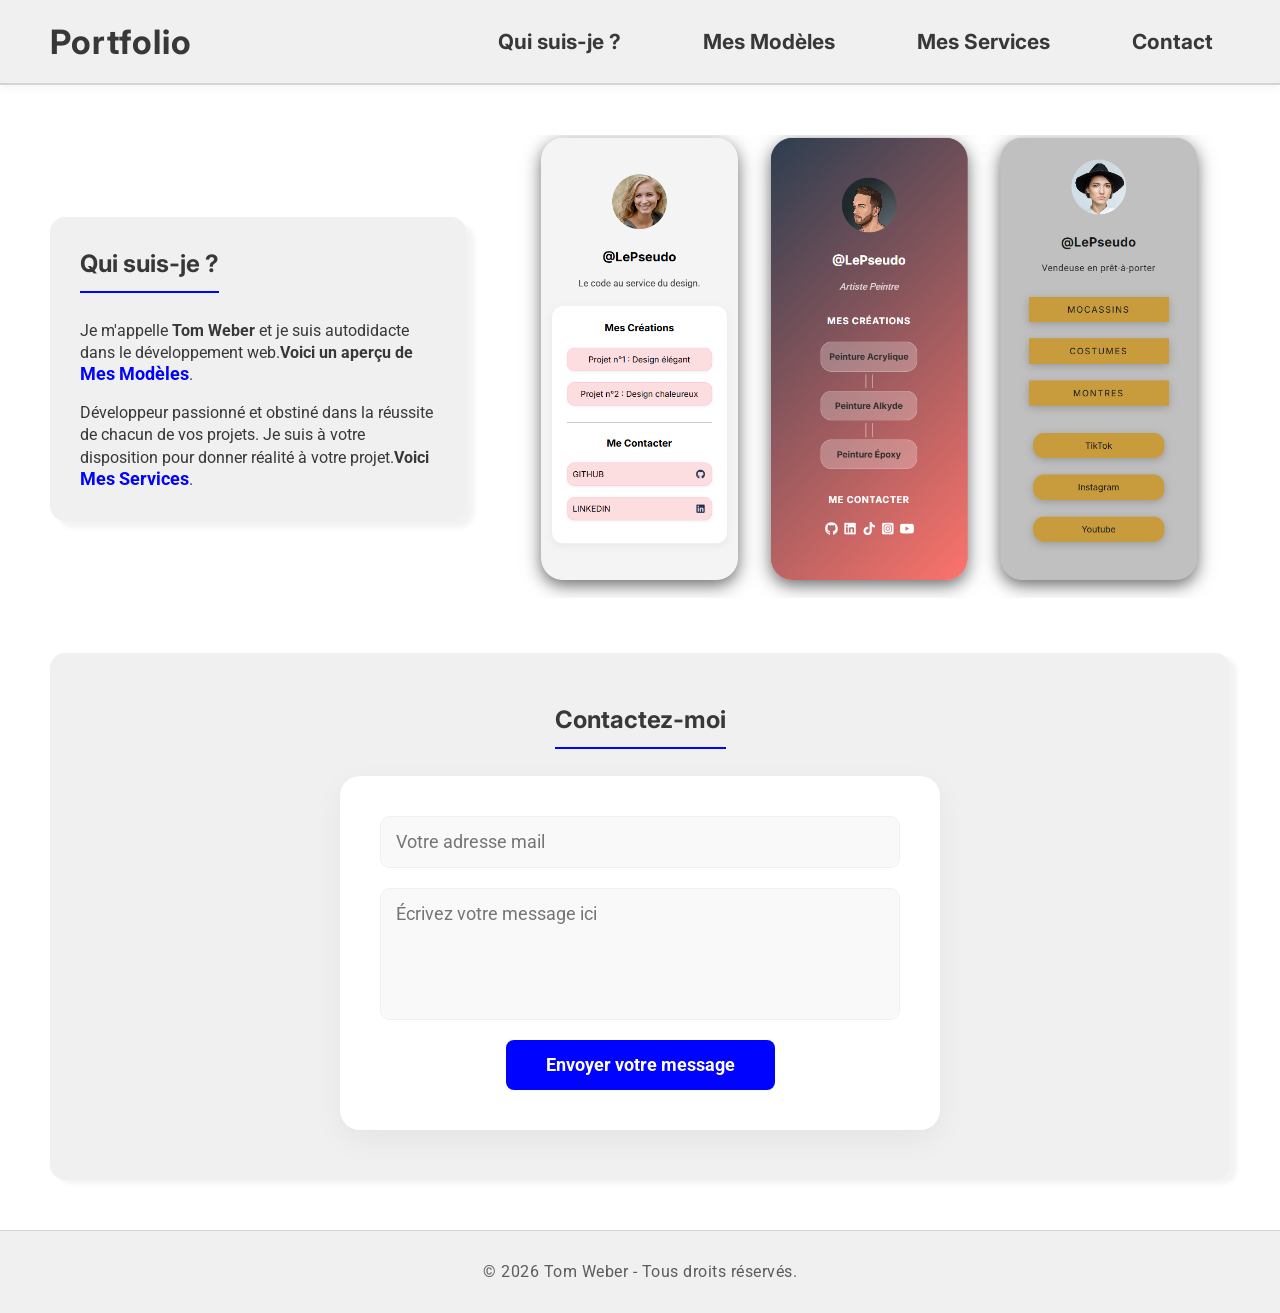
==== commit 7ed315c2: "Final V1" ====
--- a/index.html
+++ b/index.html
@@ -15,7 +15,7 @@
         <li><a href="index.html">Qui suis-je ?</a></li>
         <li><a href="./models/models.html">Mes Modèles</a></li>
         <li><a href="./services/services.html">Mes Services</a></li>
-        <li><a href="contact.html">Contact</a></li>
+        <li><a href="./contact/contact.html">Contact</a></li>
       </ul>
     </nav>
     <!-- *********************CONTENU-PRINCIPALE********************* -->
@@ -33,12 +33,9 @@
         </p>
       </section>
       <div class="header-right">
-        <div class="slider-container">
-          <div class="slider-track">
-            <img src="./img/project.jpg" alt="Projet 1" />
-            <img src="./img/helium.png" alt="Projet 2" />
-          </div>
-        </div>
+          <a href="./models/models.html">
+            <img src="./img/models-picture.png" alt="image des modèles">
+            </a>
       </div>
     </main>
     <!-- *********************AVIS-CLIENTS********************* -->
--- a/commun.css
+++ b/commun.css
@@ -32,6 +32,7 @@
 
 html {
   height: 100%;
+  scroll-behavior: smooth;
 }
 
 body {
--- a/index.css
+++ b/index.css
@@ -90,35 +90,12 @@
   width: 70%;
 }
 
-.slider-container {
+.header-right a {
+  text-decoration: none;
+}
+
+.header-right img {
   width: 100%;
-  overflow: hidden;
-  border-radius: 15px;
-}
-
-.slider-track {
-  display: flex;
-  animation: scroll 10s linear infinite;
-}
-
-.slider-track img {
-  width: 100%;
-  border-radius: 15px;
-  object-fit: cover;
-  flex-shrink: 0;
-}
-
-@keyframes scroll {
-  0% {
-    transform: translateX(0);
-  }
-  70% {
-    transform: translateX(-100%);
-  }
-}
-
-.slider-track:hover {
-  animation-play-state: paused;
 }
 
 /* <!-- *********************AVIS-CLIENTS********************* --> */
